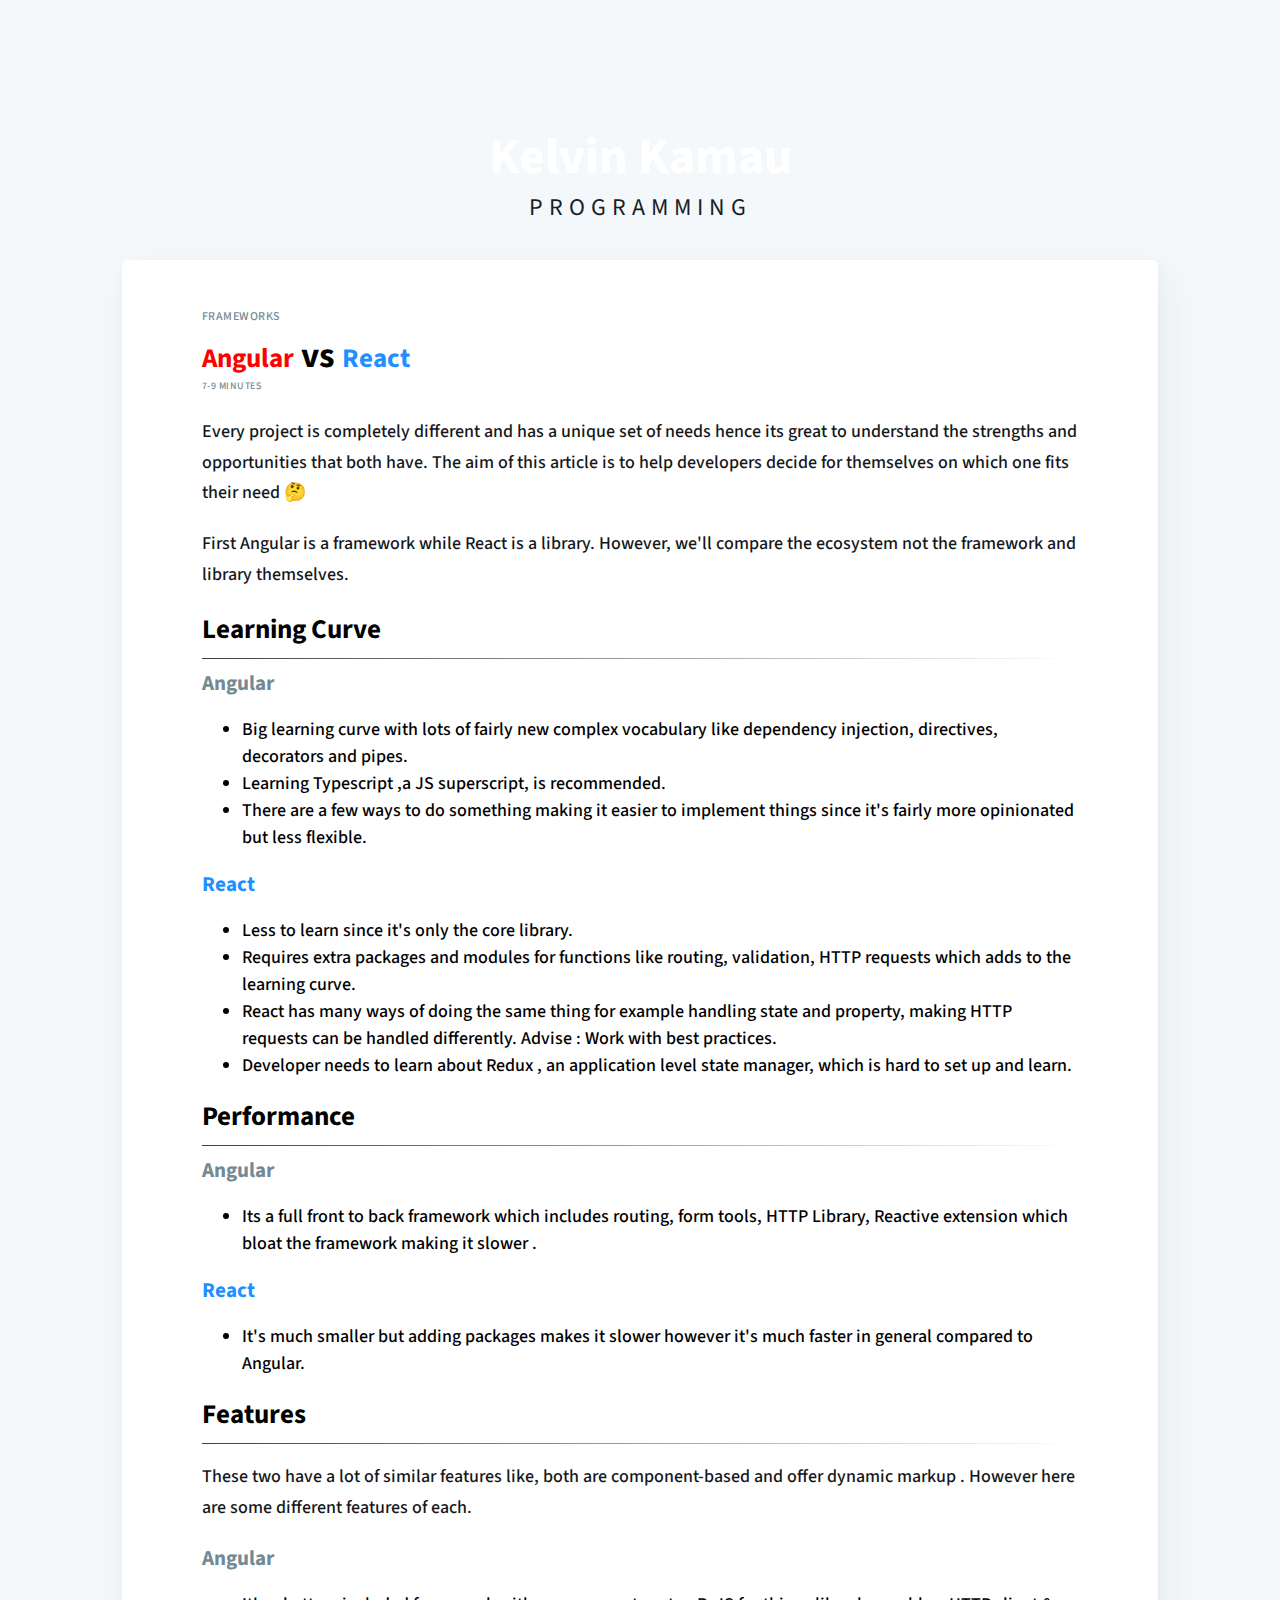
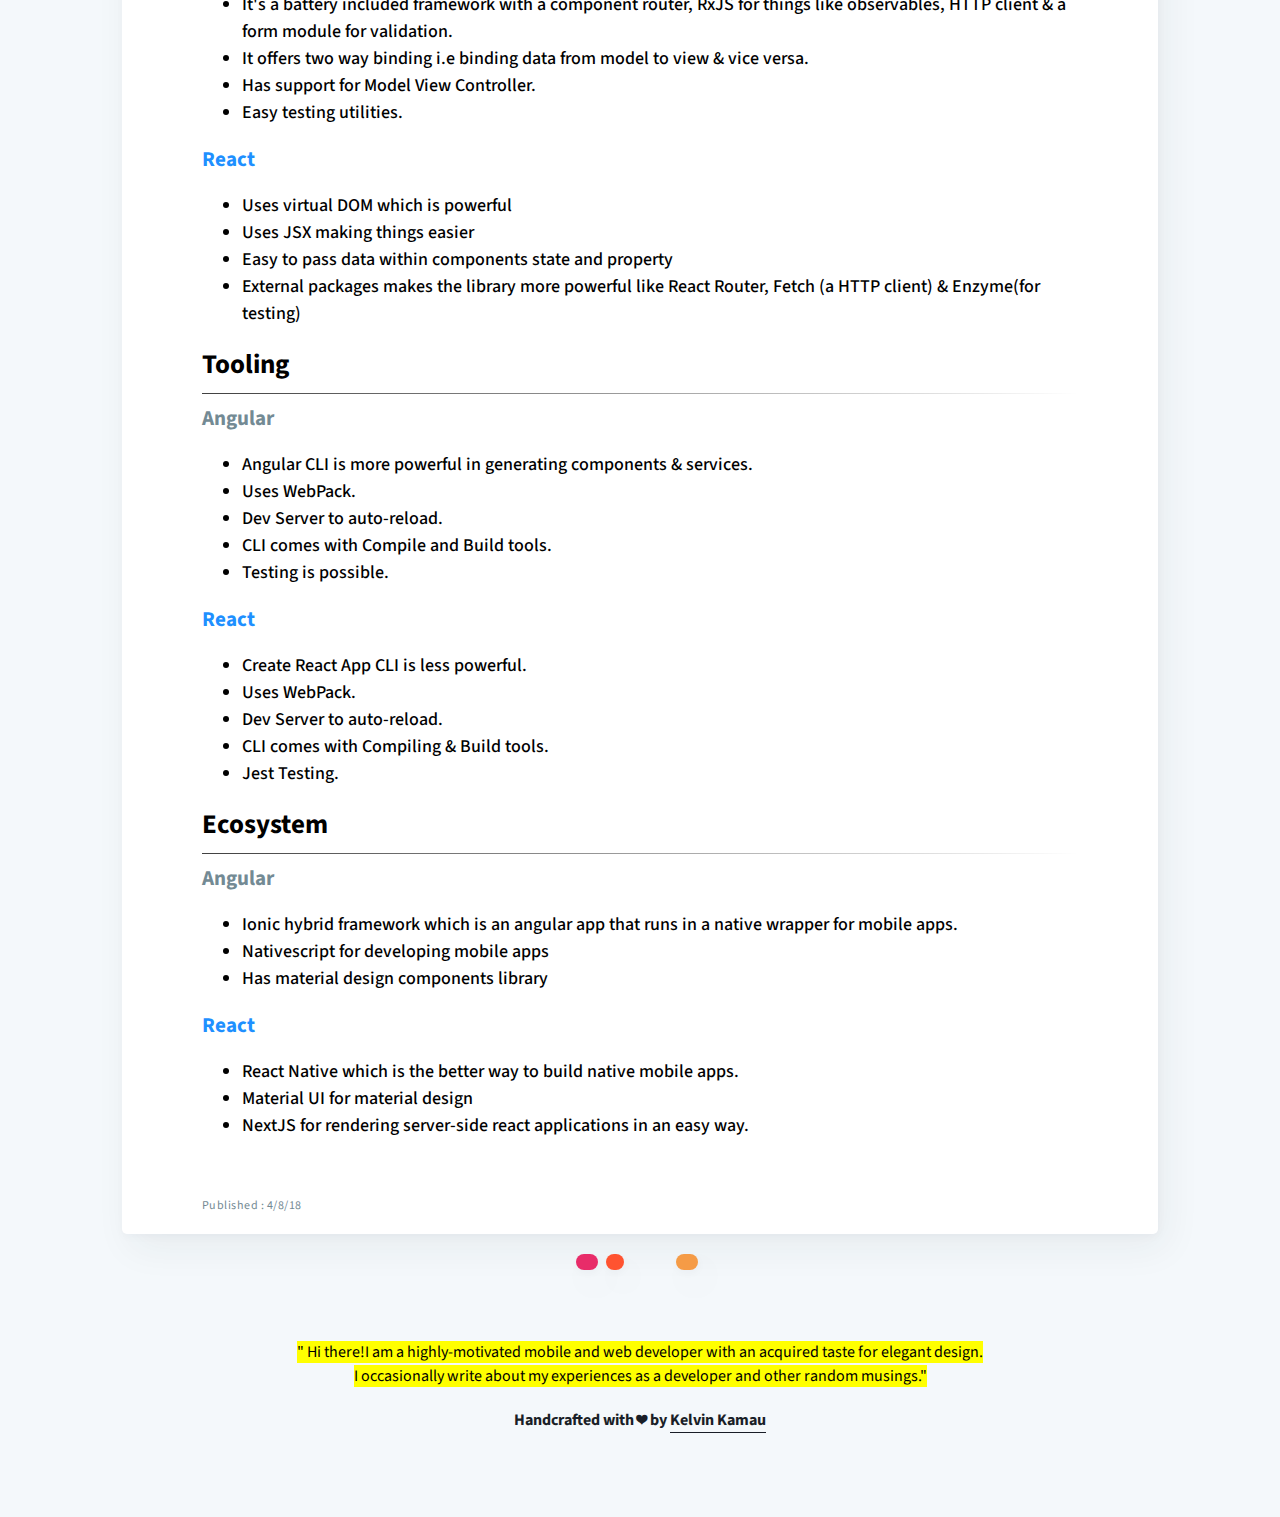
==== posts/angular_vs_react.html @ 982a80ab "Create angular_vs_react.html" ====
<!DOCTYPE html>
<html lang="en">

<head>
    <meta charset="UTF-8">
    <title>Angular vs React</title>
    <link rel="icon" type="image/png" href="../favicon.png" hreflang="en-us">
    <link rel="stylesheet" href="../css/one.css">
    <link href="https://fonts.googleapis.com/css?family=Source+Sans+Pro" rel="stylesheet">
</head>
<body>
<header>
    <h1>Kelvin Kamau</h1>
    <h2>programming</h2>
</header>
<section>
    <div class="container">
        <div class="card">
            <div class="content">
                <div class="card__title">
                    <span>FRAMEWORKS</span>
                    <h1 class="new"><a href="https://github.com/angular/angular.js" class="line" style="color: red;">Angular</a>
                        vs <a href="https://github.com/facebook/react/" class="line"
                              style="color: dodgerblue;">React</a></h1>
                    <span class="beta">7-9 minutes</span>
                </div>
                <div class="card__description">
                    <p>Every project is completely different and has a unique set of
                        needs hence its great to understand the strengths and opportunities that both have. The aim
                        of this article is to help developers decide for themselves on which one fits their need
                        🤔</p>

                    <p>First Angular is a framework while React is a library.
                        However, we'll compare the ecosystem not the framework and library themselves.
                    </p>

                    <h2>Learning Curve</h2>
                    <hr>

                    <h3>Angular</h3>

                    <ul style="list-style-type:disc">
                        <li>
                            Big learning curve
                            with lots of fairly new complex vocabulary like dependency injection, directives, decorators
                            and pipes.
                        </li>
                        <li>
                            Learning Typescript ,a JS superscript, is recommended.
                        </li>
                        <li>There are a few ways to do something making it easier to implement things since it's fairly
                            more opinionated but
                            less flexible.
                        </li>
                    </ul>


                    <h3 class="pimp">React</h3>

                    <ul style="list-style-type:disc">
                        <li>
                            Less to learn
                            since it's only the core library.
                        </li>
                        <li>
                            Requires extra packages and modules
                            for functions like routing, validation, HTTP requests
                            which adds to the learning curve.
                        </li>
                        <li>React
                            has many ways of doing the same thing
                            for example handling state and property, making
                            HTTP requests can be handled differently.
                            Advise : Work with best practices.
                        </li>
                        <li>Developer needs to learn about
                            Redux
                            , an application level state manager, which is hard to
                            set up and learn.
                        </li>
                    </ul>

                    <h2 class="turf">Performance</h2>
                    <hr>
                    <h3>Angular</h3>

                    <ul style="list-style-type:disc">
                        <li>Its a
                            full front to back framework
                            which includes routing, form tools, HTTP Library,
                            Reactive extension which bloat the framework making it
                            slower
                            .
                        </li>
                    </ul>

                    <h3 class="pimp">React</h3>

                    <ul style="list-style-type:disc">
                        <li> It's
                            much smaller
                            but adding packages makes it slower however it's much
                            faster
                            in general
                            compared to Angular.
                        </li>
                    </ul>

                    <h2 class="turf">Features</h2>
                    <hr>

                    <p>These two have a lot of similar features like,
                        both are component-based and offer dynamic
                        markup

                        . However here are some different features of each.
                    </p>

                    <h3>Angular</h3>

                    <ul style="list-style-type:disc">
                        <li>It's a
                            battery included framework
                            with a component router, RxJS for things like observables,
                            HTTP client & a form module for validation.
                        </li>
                        <li>It
                            offers two way binding
                            i.e binding data from model to view & vice versa.
                        </li>
                        <li>Has support for
                            Model View Controller.
                        </li>
                        <li>
                            Easy testing
                            utilities.
                        </li>
                    </ul>

                    <h3 class="pimp">React</h3>

                    <ul style="list-style-type:disc">
                        <li>
                            Uses virtual DOM which is powerful
                        </li>
                        <li>
                            Uses JSX making things easier
                        </li>
                        <li>
                            Easy to pass data within components state and property
                        </li>
                        <li>
                            External packages makes the library more powerful
                            like React Router, Fetch (a HTTP client) &
                            Enzyme(for testing)
                        </li>
                    </ul>

                    <h2 class="turf">Tooling</h2>
                    <hr>
                    <h3>Angular</h3>

                    <ul style="list-style-type: disc">
                        <li>
                            Angular CLI is more powerful
                            in generating components & services.
                        </li>
                        <li>
                            Uses WebPack.
                        </li>
                        <li>
                            Dev Server to auto-reload.
                        </li>
                        <li>
                            CLI comes with Compile and Build tools.
                        </li>
                        <li>
                            Testing is possible.
                        </li>
                    </ul>

                    <h3 class="pimp">React</h3>

                    <ul style="list-style-type: disc">
                        <li>Create
                            React App CLI is less powerful.
                        </li>
                        <li>
                            Uses WebPack.
                        </li>
                        <li>
                            Dev Server to auto-reload.
                        </li>
                        <li>
                            CLI comes with Compiling & Build tools.
                        </li>
                        <li>
                            Jest Testing.
                        </li>
                    </ul>

                    <h2 class="turf">Ecosystem </h2>
                    <hr>
                    <h3>Angular</h3>

                    <ul style="list-style-type: disc">
                        <li>
                            Ionic hybrid framework
                            which is an angular app that runs in a native wrapper for
                            mobile
                            apps.

                        </li>
                        <li> Nativescript for developing mobile apps</li>
                        <li>Has
                            material design components
                            library
                        </li>
                    </ul>

                    <h3 class="pimp">React</h3>

                    <ul style="list-style-type: disc">
                        <li>
                            React Native which is the better way to build native mobile apps.
                        </li>
                        <li>
                            Material UI
                            for material design
                        </li>
                        <li>NextJS for
                            rendering server-side react applications
                            in an easy way.
                        </li>
                    </ul>
                </div>
                <div class="card__footer">
                    <div class="author"> Published : 4/8/18</div>
                </div>
            </div>
        </div>
    </div>
</section>
<a href="spill_fluids_on_your_computer.html" class="btn bck"> <i class="fas fa-angle-double-left"></i> </a>
<a href="https://kelvinkamau.github.io/blog/" class="home"><i class="fa fa-home" aria-hidden="true"></i></a>
<a href="java_vs_javascript.html" class="btn nxt"> <i class="fas fa-angle-double-right"></i>  </a>
<footer>
    <p class="vanish">
        <mark>
            " Hi there!I am a highly-motivated mobile and web developer with an acquired taste for
            elegant design. <br>I occasionally write about my experiences as a developer and other random musings."
        </mark>

    </p>
    <p><strong>
        Handcrafted with ❤ by <a href="https://www.kelvinkamau.app" target="_blank"> Kelvin Kamau</strong></a>
    </p>
</footer>
</body>
</html>
---- css/one.css ----
html {
    box-sizing: border-box;
}

*,
*:before,
*:after {
    box-sizing: inherit;
}

::selection {
    background: yellow;
}

html,
body {
    width: 100%;
    height: 100%;
    margin: 0;
    padding: 0;
}

body {
    overflow-x: hidden;
    -moz-osx-font-smoothing: grayscale;
    -webkit-font-smoothing: antialiased;
    background: #f4f8fb;
    font-family: 'Source Sans Pro', sans-serif
}

a {
    display: inline-block;
    color: inherit;
    text-decoration: none;
}

svg {
    width: 100%;
    height: 100%;
    fill: currentColor;
}

h1,
h2,
h3,
h4,
h5 {
    margin: 0;
}

h3 {
    color: #738a94;
}

.red {
    background: #F2854D;
}

ul {
    line-height: 1.5;
}

img {
    width: 100%;
    max-width: 100%;
    vertical-align: middle;
}

.pimp {
    color: dodgerblue;
}

.blue {
    background: dodgerblue;
}

.container {
    display: grid;
    grid-template-columns: repeat(auto-fit, minmax(250px, 1fr));
    grid-gap: 2em;
    padding: 0 5%;
    margin-top: -110px;
}

@media only screen and (max-width: 600px) {
    .container {
        margin-top: -70px;
    }

    .container .card__description {
        font-size: 15px !important;
    }

    ul, li {
        margin: 0;
        padding: 0;
        list-style-position: inside;
    }
    .turf{
    margin-top: 15px;
    }

    h3 {
        line-height: 3;
    }
}

@media only screen and (min-width: 600px) {
    .container .card {
        margin-left: 5%;
        width: 90%;
        padding: 30px 60px 0 60px;
    }

    .new {
        font-size: 35px !important;
    }
}

.container .card {
    background: #fff 50%;
    background-size: cover;
    border-radius: 5px;
    box-shadow: 8px 14px 38px rgba(39, 44, 49, 0.06), 1px 3px 8px rgba(39, 44, 49, 0.03);
    transition: all 0.5s ease;
}

.container .card .content {
    display: flex;
    flex-direction: column;
    justify-content: space-between;
    height: 100%;
    min-height: 300px;
    padding: 20px;
}

.container .card .content a {
    display: block;
    color: black;
}

.container .card__title span {
    display: block;
    margin-bottom: 7px;
    color: #738a94;
    font-size: 12px;
    line-height: 1.15em;
    font-weight: 500;
    letter-spacing: 0.5px;
    text-transform: uppercase;
}

.container .card__title h2 {
    margin: 0 0 0.5em;
    font-size: 20px;
}

.container .card__description {
    font-weight: 500;
    font-size: 18px;
}

.container .card__description p {
    color: #15171a;
    line-height: 1.7;
    margin-bottom: 20px;
}

.container .card__footer .author {
    color: #738a94;
    margin-top: 40px;
    text-transform: initial;
    letter-spacing: 0.5px;
    font-size: 12px;
}

header {
    display: flex;
    justify-content: center;
    align-items: center;
    flex-direction: column;
    padding: 5% 10%;
    background: url('../images/one.svg') no-repeat;
    background-size: cover;
    text-align: center;
    height: 40vh;
    min-height: 370px;
}

header h1 {
    margin-bottom: 20px;
    font-size: 50px;
    color: #fff;
    line-height: 0.5;
}

header h2 {
    font-weight: 400;
    letter-spacing: 6px;
    text-transform: uppercase;
    color: #191e27;
}

footer {
    color: #191e27;
    padding: 5% 10%;
    text-align: center;
    background: url('../images/footer.svg') no-repeat;
    background-size: cover;
}

footer p {
    max-width: 730px;
    margin: 0 auto 20px;
    line-height: 1.5;
}

footer p a {
    border-bottom: 1px solid #191e27;
}

@media only screen and (max-width: 600px) {
    .vanish {
        display: none;
    }

    header {
        height: 20vh;
        min-height: 220px;
    }

    header h1 {
        font-size: 34px;
        font-weight: 700;
        line-height: 0;
    }

    header h2 {
        font-size: 15px;
        letter-spacing: 6px;
        text-transform: uppercase;
        color: #191e27;
        font-weight: 100;
    }

    body {
        background: #E8E8E8;
    }

}

.alpha {
    margin-top: 10px;
}

.alpha p {
    margin: 0 auto;
    font-family: 'Source Sans Pro', sans-serif;
    font-size: 14px;
    text-align: center;
}

.code {
    font-family: 'Courier New', monospace;
}

.beta {
    font-size: 10px !important;
}

.new, .new a {
    font-size: 27px;
    display: inline-block !important;
    color: #000;
}
hr {
    border: 0;
    height: 1px;
    background-image: linear-gradient(to left, rgba(0, 0, 0, 0), rgba(0, 0, 0, 0.75));
}
.ruins li {
    line-height: 2;
}
.ctr{
    text-align: center;
}
.btn {
    padding: 8px 11px;
    border-radius: 20px;
    box-shadow: 8px 14px 38px rgba(39, 44, 49, 0.06), 1px 3px 8px rgba(39, 44, 49, 0.03);
    transition: all 0.5s ease;
    margin-top: 20px;
}
.home{
    padding: 8px 9px;
    color: #fff;
    position: relative;
    border-radius: 20px;
    background: #ff5330;
    box-shadow: 8px 14px 38px rgba(39, 44, 49, 0.06), 1px 3px 8px rgba(39, 44, 49, 0.03);
}
.home:hover{
    background-color: #000;
    color: #fff;
}
.btn:hover{
    color: #000;
    background: #fff 50%;
}
.nxt{
    position: absolute;
    color: #fff;
    background: #F59B46 50%;
}
.bck{
    background: #E82C69 50%;
    position: relative;
    color: #fff;
}
@media (min-width: 1280px) {
    .nxt{
        right: 45.5%
    }
    .bck{
        left: 45%
    }
    .home{
        left: 45.4%;
    }
}
@media (max-width: 1024px) {
    .nxt{
        right: 44%;
    }
    .home{
        left: 45%;
    }
    .bck{
        left: 44%
    }
}

@media (max-width: 800px) {
    .nxt{
        right: 46%;
    }
    .home{
        left: 50%;
    }
    .bck{
        left: 46%;
    }
}

@media (max-width: 640px) {
    .nxt{
        right: 40%;
    }
    .home{
        left: 44%;
    }
    .bck{
        left: 40%;
    }
}

@media (max-width: 414px) {
 footer{
     margin-top: 60px;
 }
    .nxt{
        margin-right: -45px;
    }
    .home{
        position: absolute;
        left: 50%;
        margin-top: 20px;
    }
    .bck{
        position: absolute;
        margin-left: -10px;
    }
}
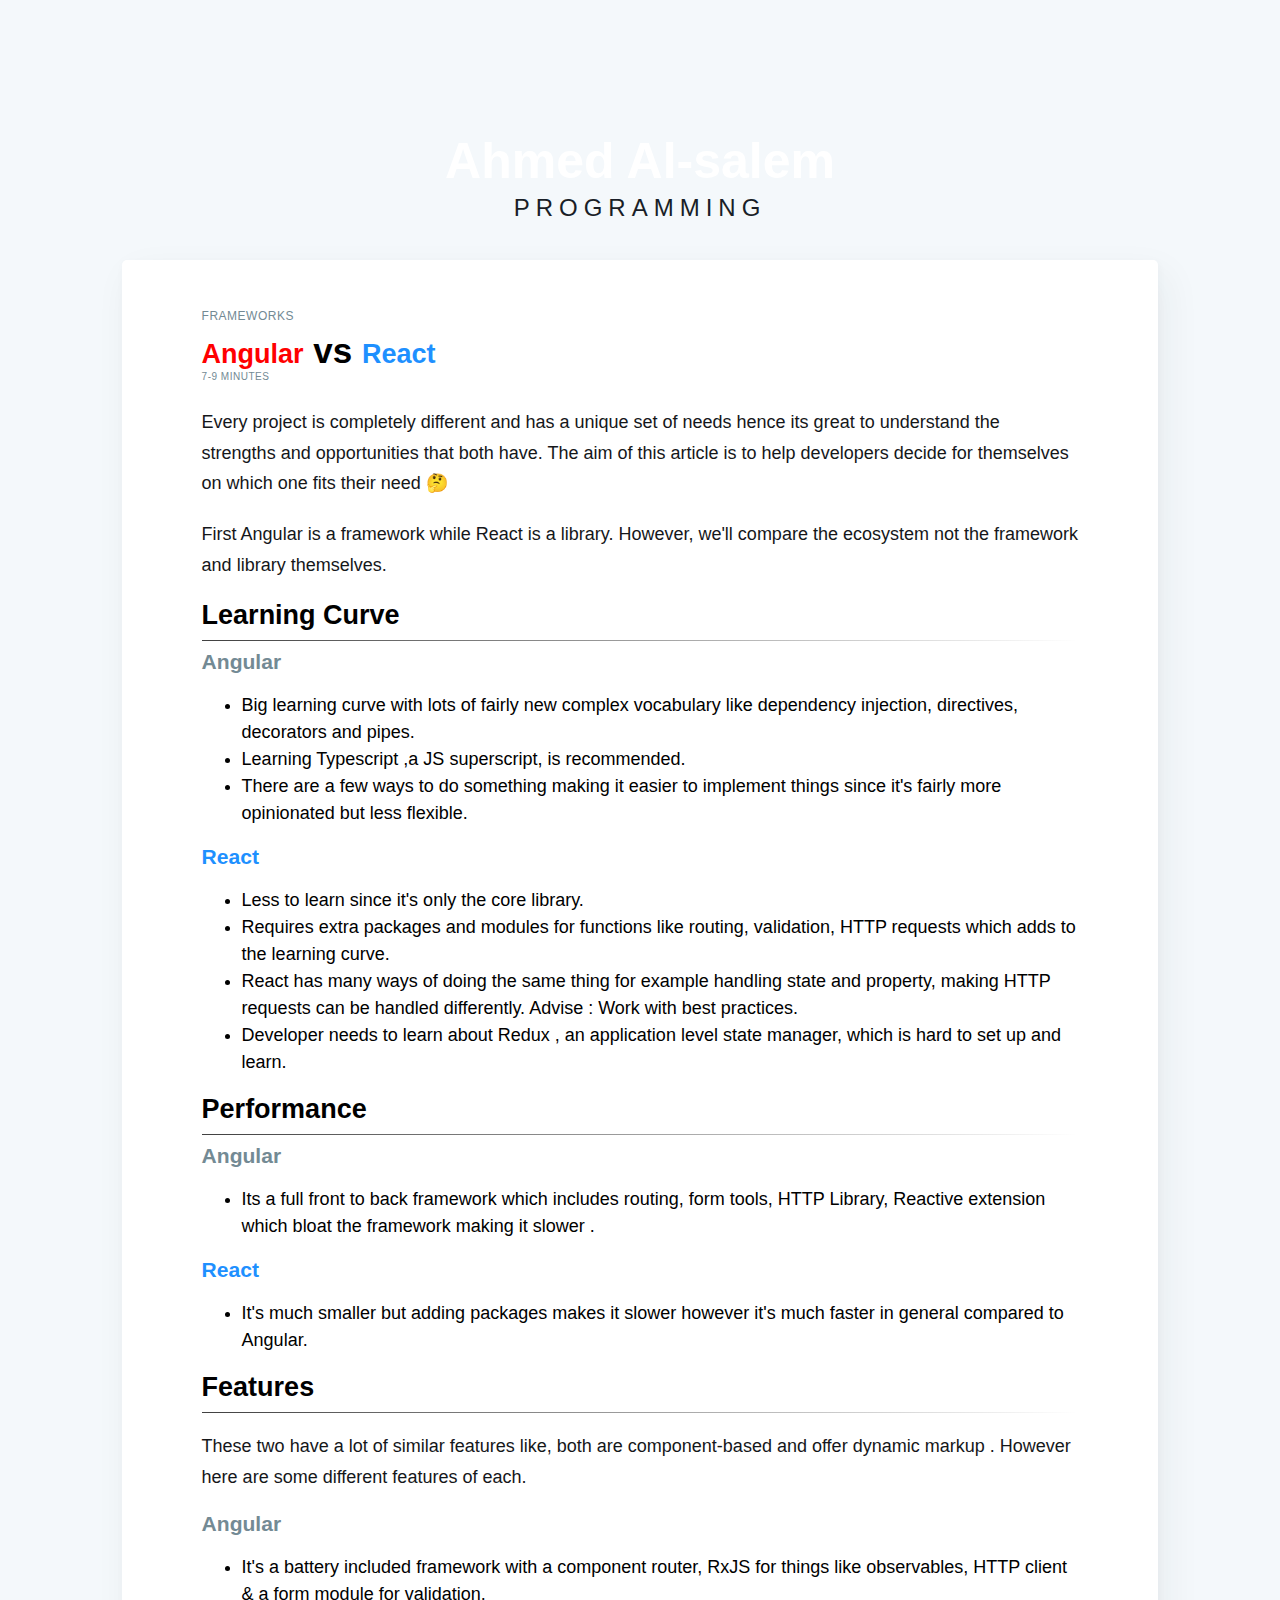
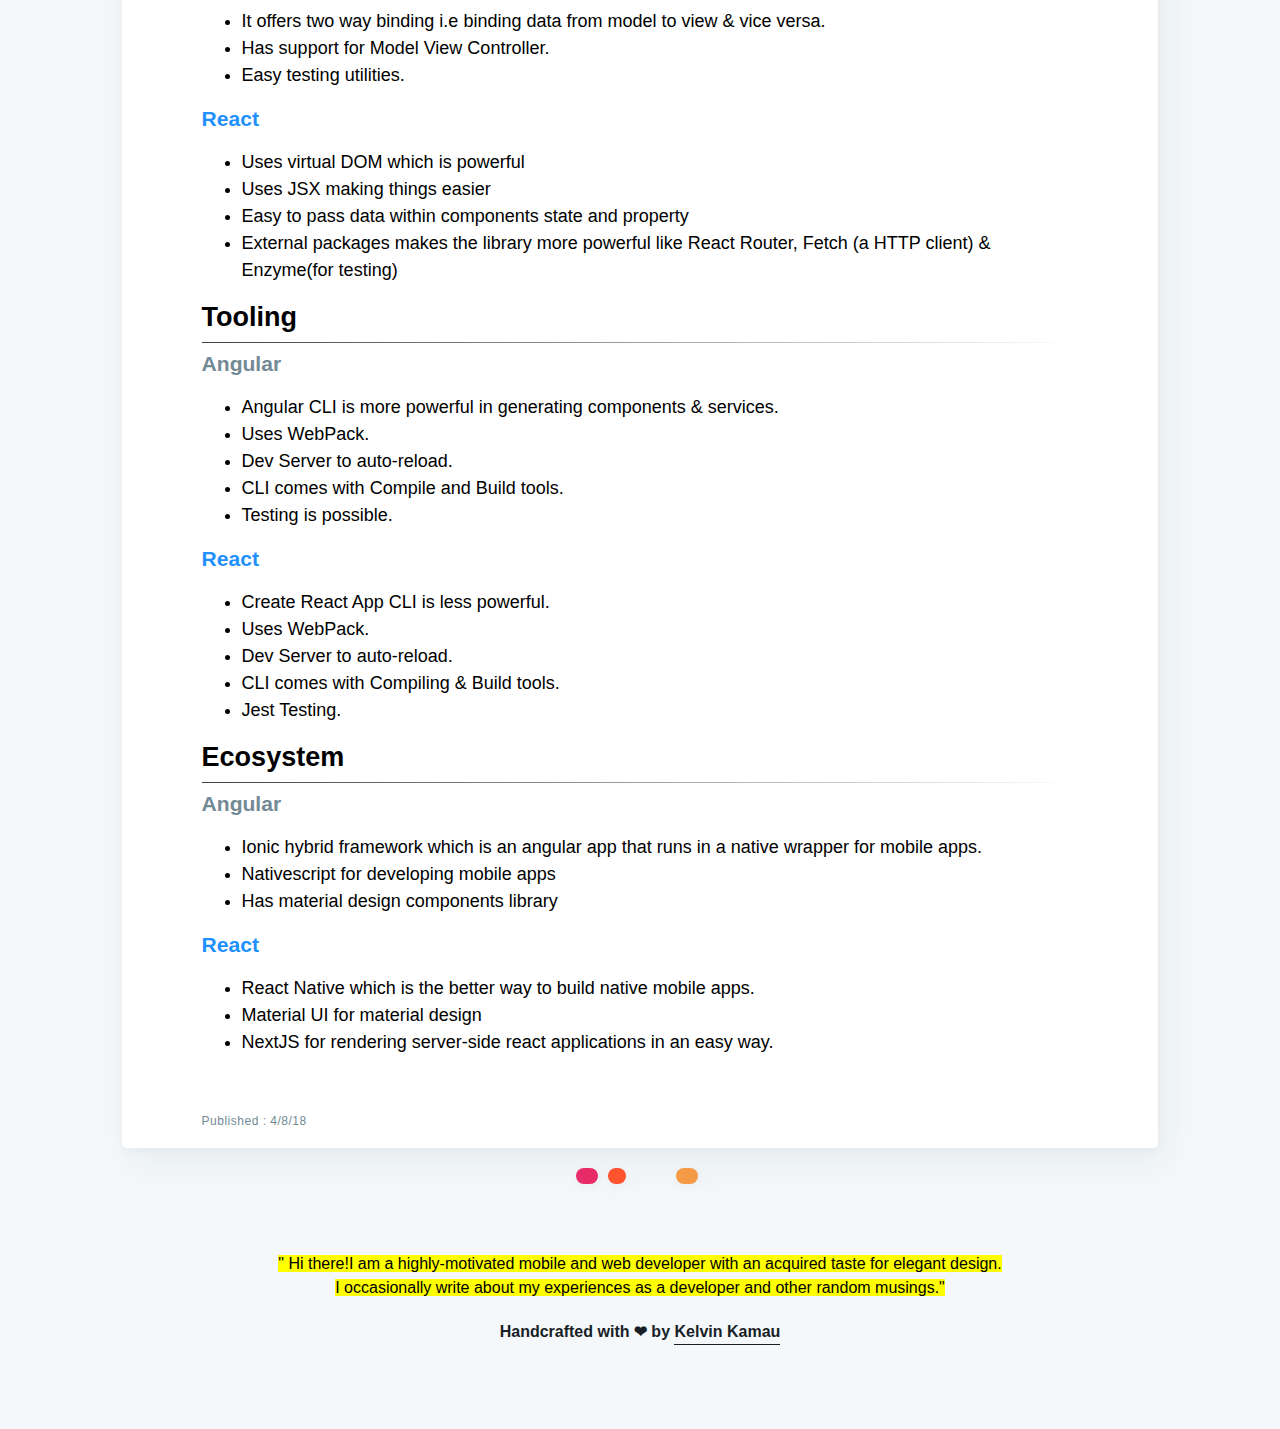
==== commit e71ac79e: "Update angular_vs_react.html" ====
--- a/posts/angular_vs_react.html
+++ b/posts/angular_vs_react.html
@@ -6,11 +6,10 @@
     <title>Angular vs React</title>
     <link rel="icon" type="image/png" href="../favicon.png" hreflang="en-us">
     <link rel="stylesheet" href="../css/one.css">
-    <link href="https://fonts.googleapis.com/css?family=Source+Sans+Pro" rel="stylesheet">
-</head>
+ </head>
 <body>
 <header>
-    <h1>Kelvin Kamau</h1>
+    <h1>Ahmed Al-salem</h1>
     <h2>programming</h2>
 </header>
 <section>
@@ -242,7 +241,7 @@
     </div>
 </section>
 <a href="spill_fluids_on_your_computer.html" class="btn bck"> <i class="fas fa-angle-double-left"></i> </a>
-<a href="https://kelvinkamau.github.io/blog/" class="home"><i class="fa fa-home" aria-hidden="true"></i></a>
+<a href="https://blogsec.github.io/" class="home"><i class="fa fa-home" aria-hidden="true"></i></a>
 <a href="java_vs_javascript.html" class="btn nxt"> <i class="fas fa-angle-double-right"></i>  </a>
 <footer>
     <p class="vanish">
@@ -253,7 +252,7 @@
 
     </p>
     <p><strong>
-        Handcrafted with ❤ by <a href="https://www.kelvinkamau.app" target="_blank"> Kelvin Kamau</strong></a>
+        Handcrafted with ❤ by <a href="https://www.instagram.com/00219" target="_blank"> Kelvin Kamau</strong></a>
     </p>
 </footer>
 </body>
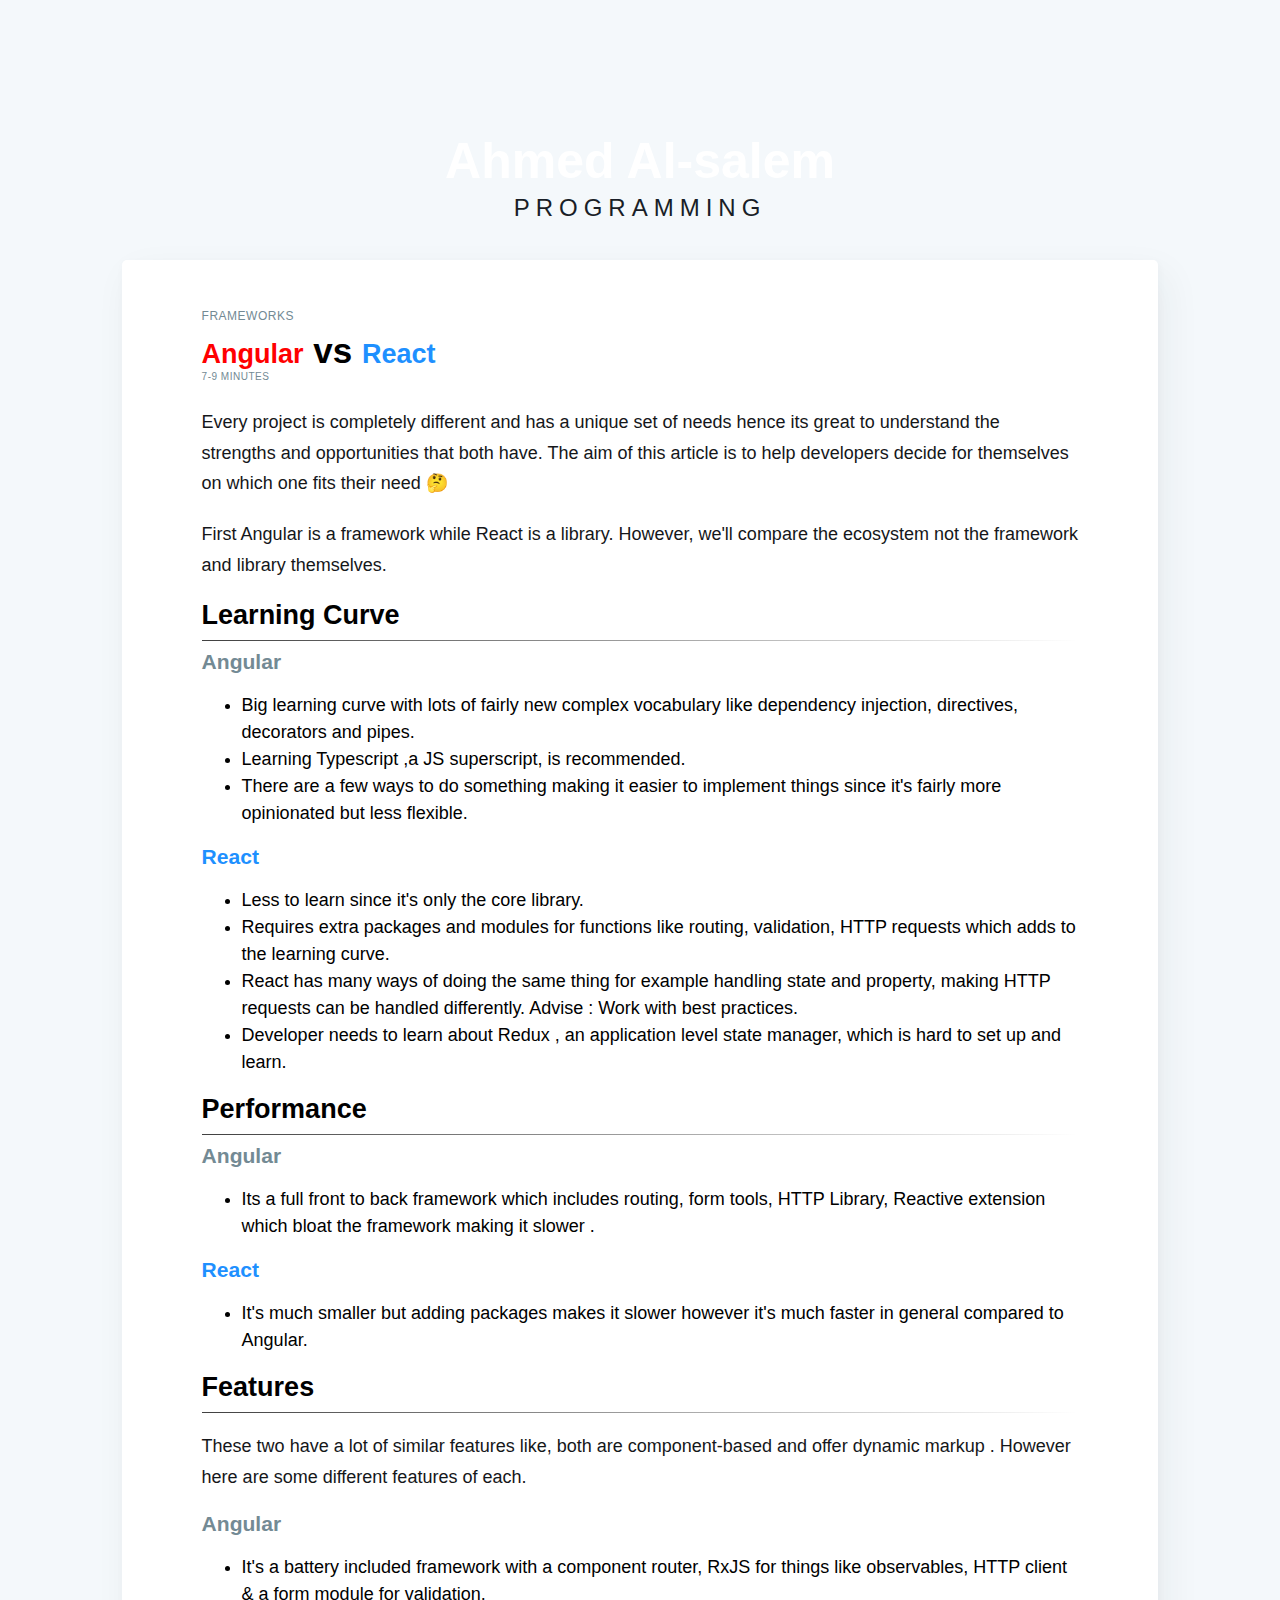
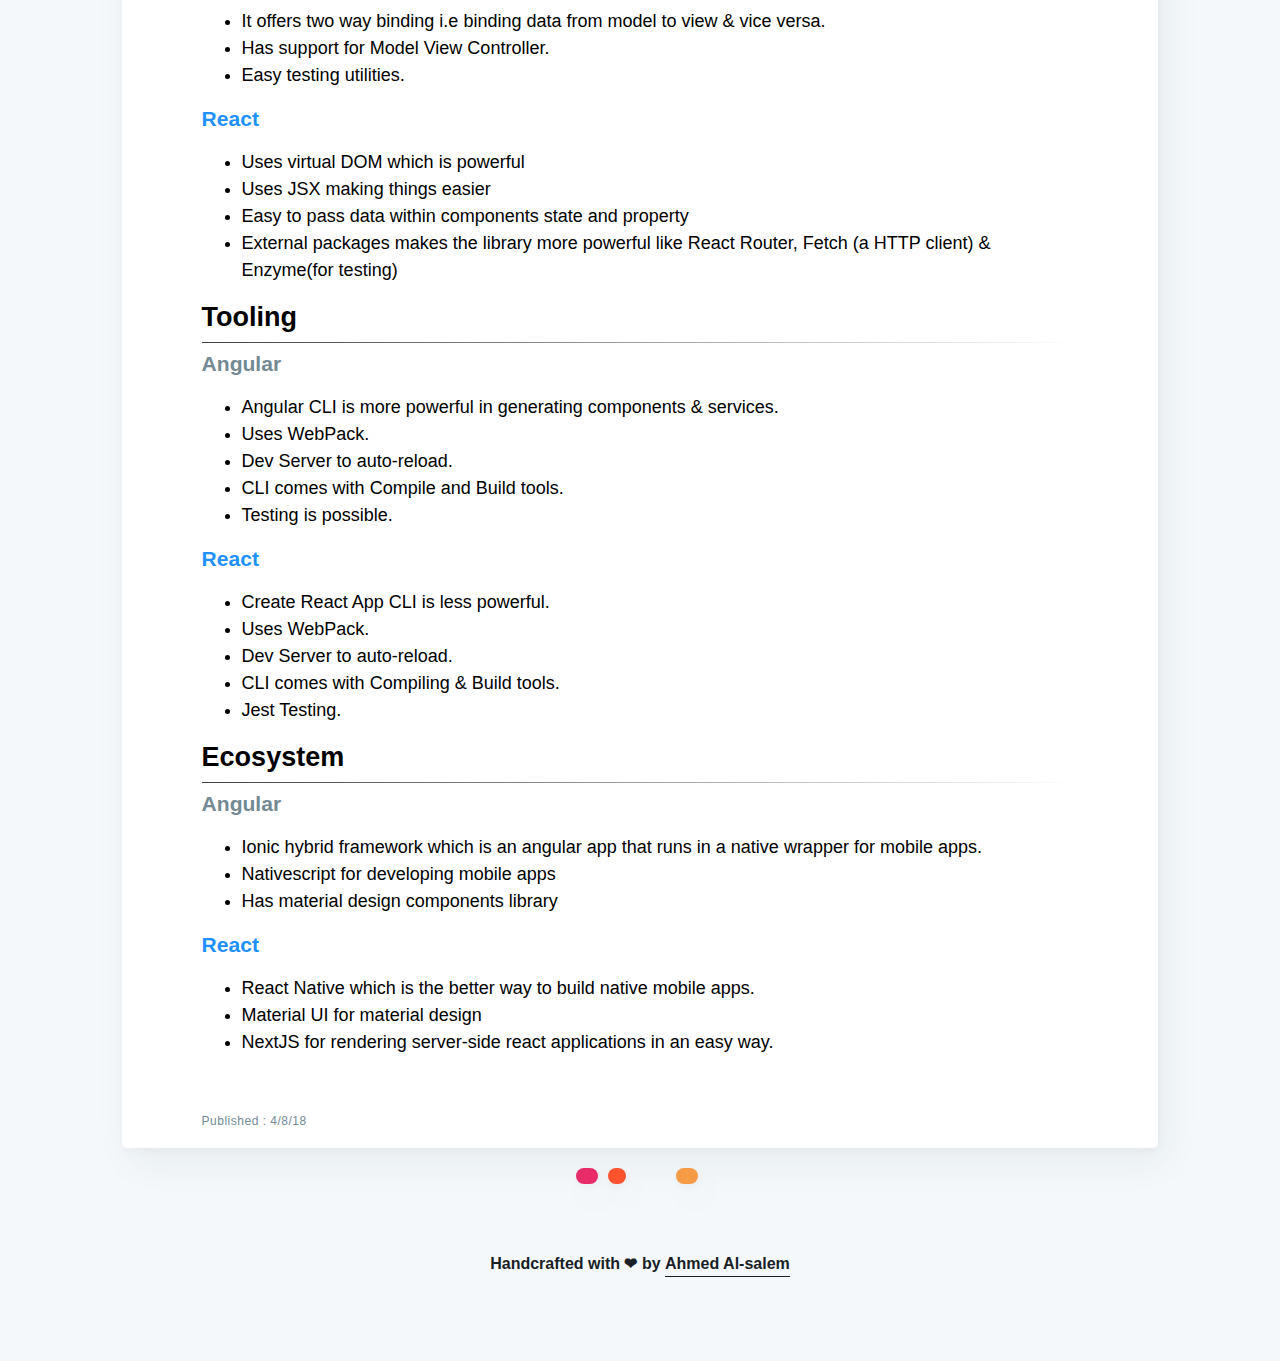
==== commit 8c48f6e7: "Update angular_vs_react.html" ====
--- a/posts/angular_vs_react.html
+++ b/posts/angular_vs_react.html
@@ -244,15 +244,9 @@
 <a href="https://blogsec.github.io/" class="home"><i class="fa fa-home" aria-hidden="true"></i></a>
 <a href="java_vs_javascript.html" class="btn nxt"> <i class="fas fa-angle-double-right"></i>  </a>
 <footer>
-    <p class="vanish">
-        <mark>
-            " Hi there!I am a highly-motivated mobile and web developer with an acquired taste for
-            elegant design. <br>I occasionally write about my experiences as a developer and other random musings."
-        </mark>
-
-    </p>
+
     <p><strong>
-        Handcrafted with ❤ by <a href="https://www.instagram.com/00219" target="_blank"> Kelvin Kamau</strong></a>
+        Handcrafted with ❤ by <a href="https://www.instagram.com/00219" target="_blank"> Ahmed Al-salem</strong></a>
     </p>
 </footer>
 </body>
